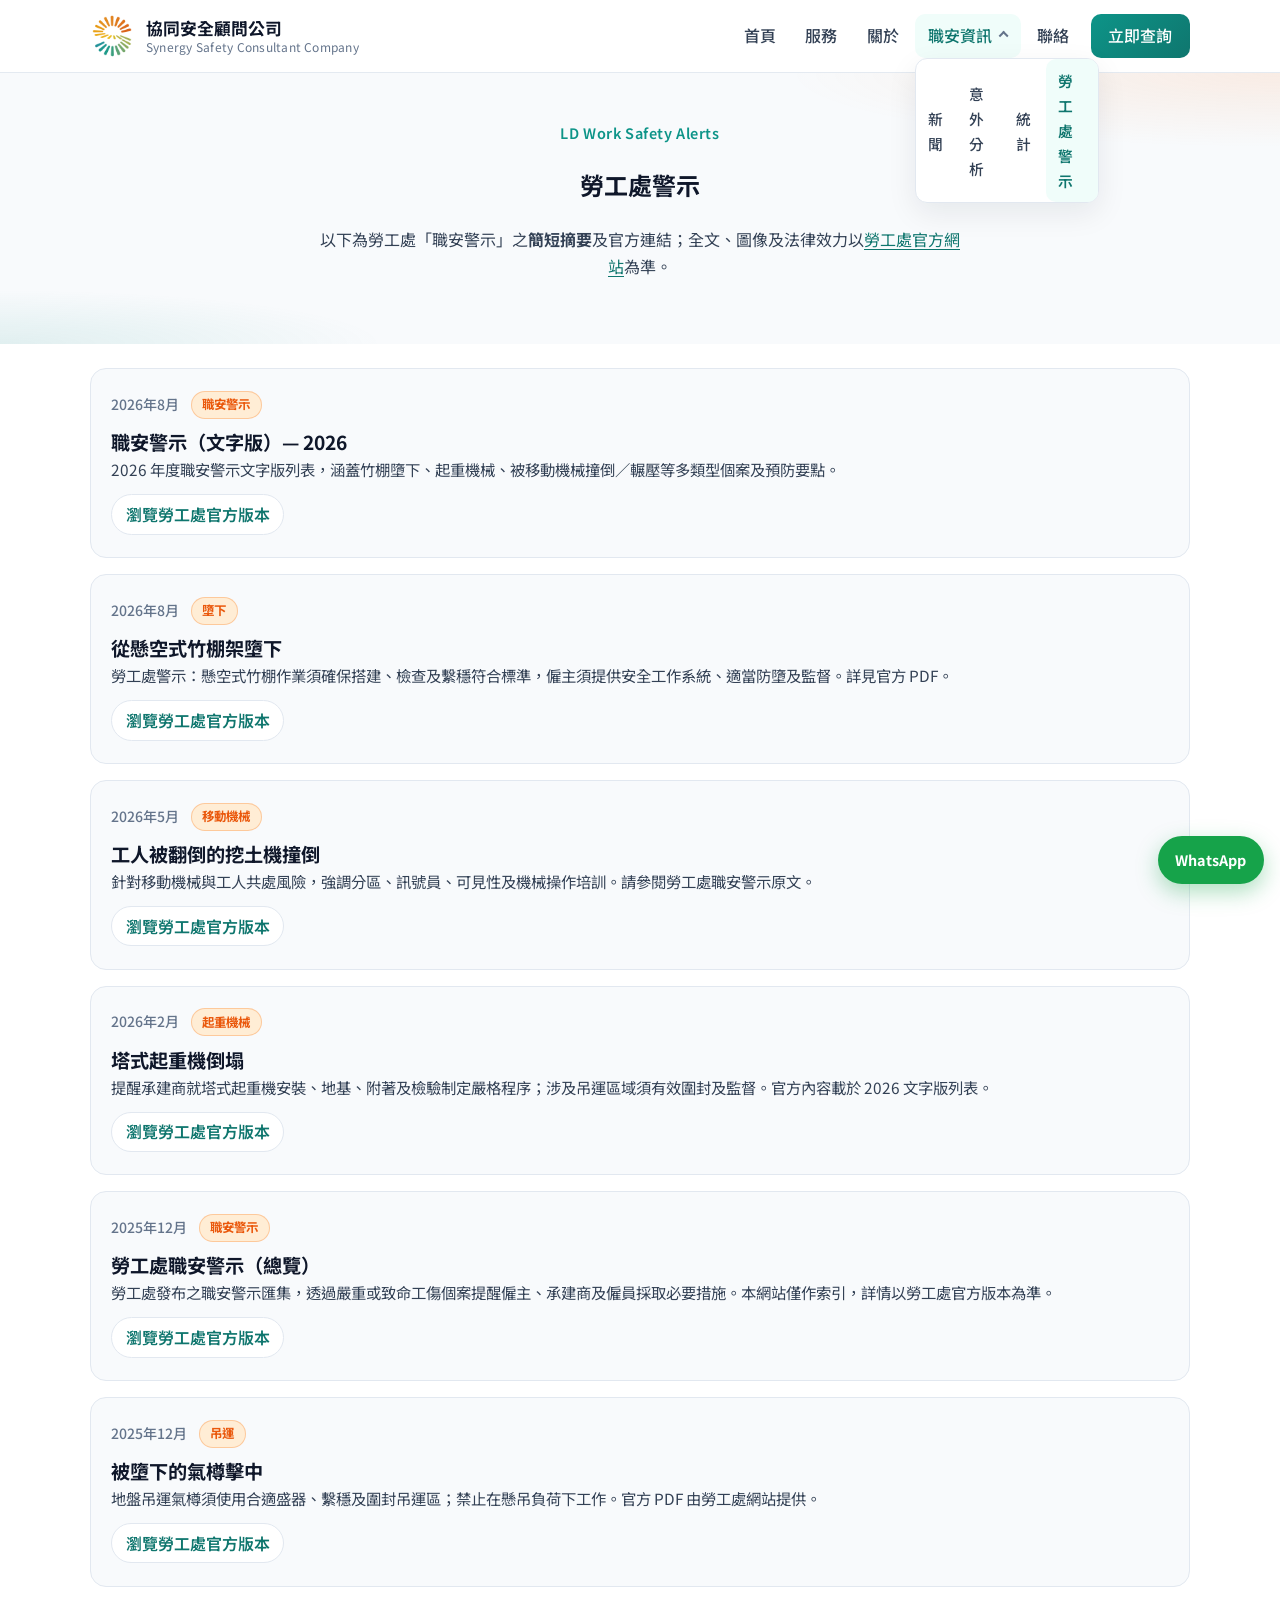
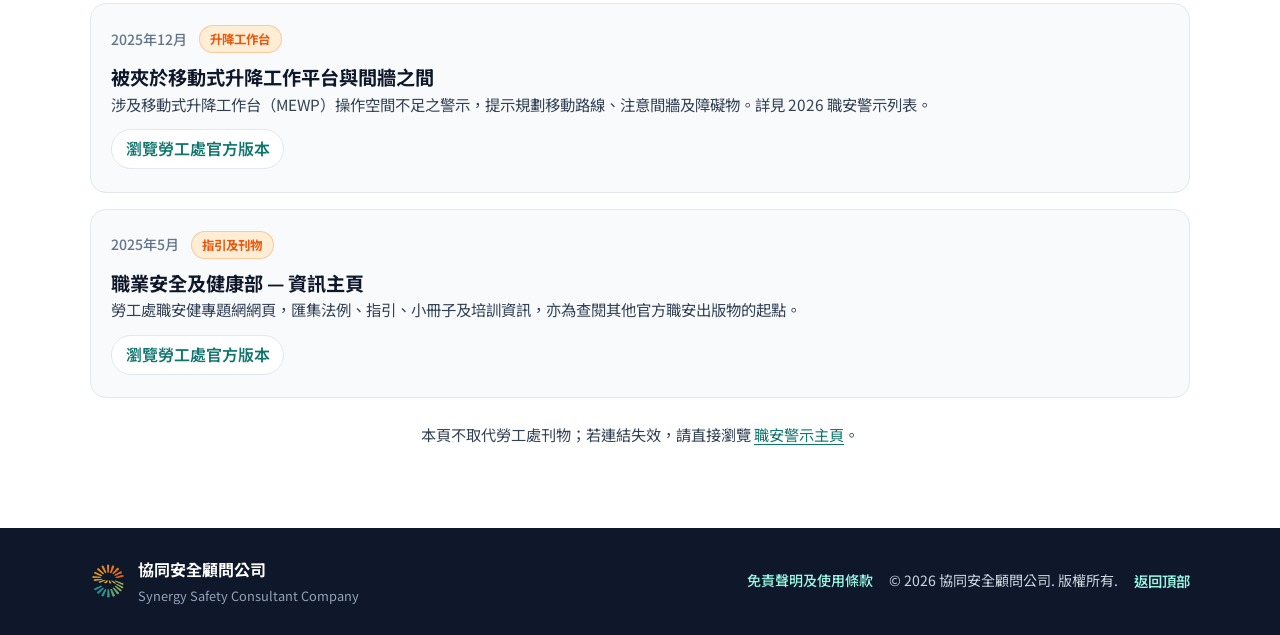
==== alerts.html @ 2b4b7965 "Phase 1: 職安資訊導航、免責聲明、分析與勞工處警示頁 重構全站導航（含職安資訊子選單與共用 site.js），新增 disclaimer、analysis、 alerts、stats 頁面及對" ====
<!DOCTYPE html>
<html lang="zh-Hant-HK">
<head>
  <meta charset="UTF-8" />
  <meta name="viewport" content="width=device-width, initial-scale=1" />
  <meta name="description" content="勞工處職安警示摘要及官方連結 — 協同安全顧問公司。" />
  <meta name="theme-color" content="#0d9488" />
  <title>勞工處警示｜協同安全顧問公司</title>
  <link rel="preconnect" href="https://fonts.googleapis.com" />
  <link rel="preconnect" href="https://fonts.gstatic.com" crossorigin />
  <link href="https://fonts.googleapis.com/css2?family=Noto+Sans+TC:wght@400;500;600;700&display=swap" rel="stylesheet" />
  <link rel="icon" type="image/png" href="assets/logo.png" />
  <link rel="stylesheet" href="styles.css" />
</head>
<body>
  <a class="skip-link" href="#main">跳至主要內容</a>

  <header class="site-header" id="top">
    <div class="container header-inner">
      <a class="brand" href="index.html" aria-label="協同安全顧問公司首頁">
        <img src="assets/logo.png" alt="" width="44" height="44" class="brand-logo" />
        <span class="brand-text">
          <span class="brand-zh">協同安全顧問公司</span>
          <span class="brand-en">Synergy Safety Consultant Company</span>
        </span>
      </a>
      <button class="nav-toggle" type="button" aria-expanded="false" aria-controls="site-nav" aria-label="開啟選單">
        <span class="nav-toggle-bar" aria-hidden="true"></span>
        <span class="nav-toggle-bar" aria-hidden="true"></span>
        <span class="nav-toggle-bar" aria-hidden="true"></span>
      </button>
      <nav class="site-nav" id="site-nav" aria-label="主要導航">
        <ul>
          <li><a href="index.html">首頁</a></li>
          <li><a href="index.html#services">服務</a></li>
          <li><a href="index.html#about">關於</a></li>
          <li class="nav-has-sub is-sub-open">
            <button type="button" class="nav-sub-toggle" aria-expanded="true" aria-controls="nav-safety-submenu">職安資訊</button>
            <ul class="nav-submenu" id="nav-safety-submenu">
              <li><a href="news.html">新聞</a></li>
              <li><a href="analysis.html">意外分析</a></li>
              <li><a href="stats.html">統計</a></li>
              <li><a href="alerts.html" aria-current="page">勞工處警示</a></li>
            </ul>
          </li>
          <li><a href="index.html#contact">聯絡</a></li>
          <li><a class="nav-cta" href="index.html#contact">立即查詢</a></li>
        </ul>
      </nav>
    </div>
  </header>

  <main id="main">
    <section class="content-hero" aria-labelledby="alerts-title">
      <div class="container">
        <header class="section-head">
          <p class="eyebrow">LD Work Safety Alerts</p>
          <h1 id="alerts-title">勞工處警示</h1>
          <p class="section-lead">以下為勞工處「職安警示」之<strong>簡短摘要</strong>及官方連結；全文、圖像及法律效力以<a id="alerts-landing" href="https://www.labour.gov.hk/tc/news/work_safety_alert.htm" target="_blank" rel="noopener noreferrer">勞工處官方網站</a>為準。</p>
        </header>
      </div>
    </section>

    <section class="content-list-section" aria-labelledby="alerts-feed-label">
      <div class="container">
        <h2 id="alerts-feed-label" class="visually-hidden">警示列表</h2>
        <div id="alerts-status" class="content-status" role="status" aria-live="polite">載入中…</div>
        <ul id="alerts-list" class="alert-list" hidden></ul>
        <div id="alerts-error" class="content-error" hidden>
          <p>無法載入警示資料，請稍後再試。</p>
        </div>
        <p class="content-note">本頁不取代勞工處刊物；若連結失效，請直接瀏覽 <a href="https://www.labour.gov.hk/tc/news/work_safety_alert.htm" target="_blank" rel="noopener noreferrer">職安警示主頁</a>。</p>
      </div>
    </section>
  </main>

  <footer class="site-footer">
    <div class="container footer-inner">
      <div class="footer-brand">
        <img src="assets/logo.png" alt="" width="36" height="36" />
        <div>
          <p class="footer-zh">協同安全顧問公司</p>
          <p class="footer-en">Synergy Safety Consultant Company</p>
        </div>
      </div>
      <p class="footer-legal"><a href="disclaimer.html">免責聲明及使用條款</a></p>
      <p class="footer-copy">© <span id="year"></span> 協同安全顧問公司. 版權所有.</p>
      <a class="footer-top" href="#top">返回頂部</a>
    </div>
  </footer>

  <a class="whatsapp-fab" href="https://wa.me/85268808830" target="_blank" rel="noopener noreferrer" aria-label="WhatsApp 聯絡我們">
    <span class="whatsapp-fab-text">WhatsApp</span>
  </a>

  <script src="assets/site.js"></script>
  <script>
    (function () {
      var statusEl = document.getElementById('alerts-status');
      var listEl = document.getElementById('alerts-list');
      var errorEl = document.getElementById('alerts-error');
      var landingEl = document.getElementById('alerts-landing');

      var dateFmt = new Intl.DateTimeFormat('zh-Hant-HK', {
        year: 'numeric',
        month: 'long',
      });

      function formatDate(iso) {
        if (!iso) return '';
        var d = new Date(iso);
        if (isNaN(d.getTime())) return '';
        return dateFmt.format(d);
      }

      function renderItem(item) {
        var li = document.createElement('li');
        li.className = 'alert-card';

        var head = document.createElement('div');
        head.className = 'alert-card-head';

        var time = document.createElement('time');
        time.className = 'content-date';
        time.dateTime = item.publishedAt || '';
        time.textContent = formatDate(item.publishedAt) || '—';

        var cat = document.createElement('span');
        cat.className = 'alert-category';
        cat.textContent = item.category || '職安警示';

        head.appendChild(time);
        head.appendChild(cat);

        var title = document.createElement('h3');
        title.className = 'alert-card-title';
        title.textContent = item.title || '（無標題）';

        var summary = document.createElement('p');
        summary.className = 'alert-summary';
        summary.textContent = item.summary || '';

        var foot = document.createElement('p');
        foot.className = 'alert-official';
        var a = document.createElement('a');
        a.href = item.officialUrl || '#';
        a.textContent = '瀏覽勞工處官方版本';
        a.target = '_blank';
        a.rel = 'noopener noreferrer';
        foot.appendChild(a);

        li.appendChild(head);
        li.appendChild(title);
        if (summary.textContent) li.appendChild(summary);
        li.appendChild(foot);

        return li;
      }

      fetch('data/alerts.json', { credentials: 'same-origin' })
        .then(function (res) {
          if (!res.ok) throw new Error('HTTP ' + res.status);
          return res.json();
        })
        .then(function (data) {
          if (landingEl && data && data.landingUrl) {
            landingEl.href = data.landingUrl;
          }
          if (statusEl) {
            statusEl.hidden = true;
            statusEl.textContent = '';
          }
          var items = (data && Array.isArray(data.items)) ? data.items.slice() : [];
          items.sort(function (a, b) {
            var ta = new Date(a && a.publishedAt).getTime() || 0;
            var tb = new Date(b && b.publishedAt).getTime() || 0;
            return tb - ta;
          });
          if (!items.length) {
            errorEl.hidden = false;
            return;
          }
          listEl.hidden = false;
          items.forEach(function (item) {
            listEl.appendChild(renderItem(item));
          });
        })
        .catch(function () {
          if (statusEl) statusEl.hidden = true;
          errorEl.hidden = false;
        });
    })();
  </script>
</body>
</html>
---- styles.css ----
/* Synergy Safety Consultant Company — landing page */

:root {
  --teal: #0d9488;
  --teal-dark: #0f766e;
  --teal-soft: #ccfbf1;
  --teal-muted: #115e59;
  --orange: #f97316;
  --orange-dark: #ea580c;
  --orange-soft: #ffedd5;
  --ink: #0f172a;
  --ink-soft: #334155;
  --muted: #64748b;
  --line: #e2e8f0;
  --bg: #ffffff;
  --bg-soft: #f8fafc;
  --bg-tint: #f0fdfa;
  --shadow: 0 10px 30px rgba(15, 23, 42, 0.08);
  --shadow-soft: 0 4px 16px rgba(13, 148, 136, 0.12);
  --radius: 16px;
  --radius-sm: 12px;
  --container: 1100px;
  --header-h: 72px;
  --font: "Noto Sans TC", "PingFang HK", "Microsoft JhengHei", sans-serif;
}

*,
*::before,
*::after {
  box-sizing: border-box;
}

html {
  scroll-behavior: smooth;
}

body {
  margin: 0;
  font-family: var(--font);
  color: var(--ink);
  background: var(--bg);
  line-height: 1.7;
  -webkit-font-smoothing: antialiased;
}

body.nav-open {
  overflow: hidden;
}

img {
  max-width: 100%;
  height: auto;
  display: block;
}

a {
  color: var(--teal-dark);
  text-decoration-thickness: 1px;
  text-underline-offset: 0.18em;
}

a:hover {
  color: var(--orange-dark);
}

:focus-visible {
  outline: 3px solid var(--orange);
  outline-offset: 3px;
}

.skip-link {
  position: absolute;
  left: 1rem;
  top: -100px;
  z-index: 1000;
  background: var(--ink);
  color: #fff;
  padding: 0.6rem 1rem;
  border-radius: 8px;
}

.skip-link:focus {
  top: 1rem;
}

.container {
  width: min(100% - 2rem, var(--container));
  margin-inline: auto;
}

/* Header */
.site-header {
  position: sticky;
  top: 0;
  z-index: 100;
  background: rgba(255, 255, 255, 0.92);
  backdrop-filter: blur(12px);
  border-bottom: 1px solid rgba(226, 232, 240, 0.9);
}

.header-inner {
  min-height: var(--header-h);
  display: flex;
  align-items: center;
  justify-content: space-between;
  gap: 1rem;
}

.brand {
  display: inline-flex;
  align-items: center;
  gap: 0.75rem;
  text-decoration: none;
  color: inherit;
  min-width: 0;
}

.brand:hover {
  color: inherit;
}

.brand-logo {
  width: 44px;
  height: 44px;
  flex-shrink: 0;
}

.brand-text {
  display: flex;
  flex-direction: column;
  min-width: 0;
  line-height: 1.25;
}

.brand-zh {
  font-weight: 700;
  font-size: 0.98rem;
  white-space: nowrap;
  overflow: hidden;
  text-overflow: ellipsis;
}

.brand-en {
  font-size: 0.75rem;
  color: var(--muted);
  letter-spacing: 0.02em;
}

.nav-toggle {
  display: inline-flex;
  flex-direction: column;
  justify-content: center;
  gap: 5px;
  width: 44px;
  height: 44px;
  border: 1px solid var(--line);
  border-radius: 10px;
  background: #fff;
  cursor: pointer;
  padding: 0;
}

.nav-toggle-bar {
  display: block;
  width: 18px;
  height: 2px;
  margin-inline: auto;
  background: var(--ink);
  border-radius: 2px;
  transition: transform 0.2s ease, opacity 0.2s ease;
}

.nav-toggle[aria-expanded="true"] .nav-toggle-bar:nth-child(1) {
  transform: translateY(7px) rotate(45deg);
}

.nav-toggle[aria-expanded="true"] .nav-toggle-bar:nth-child(2) {
  opacity: 0;
}

.nav-toggle[aria-expanded="true"] .nav-toggle-bar:nth-child(3) {
  transform: translateY(-7px) rotate(-45deg);
}

.site-nav ul {
  list-style: none;
  margin: 0;
  padding: 0;
  display: flex;
  flex-direction: column;
  gap: 0.25rem;
}

.site-nav a {
  display: block;
  padding: 0.85rem 1rem;
  text-decoration: none;
  color: var(--ink-soft);
  font-weight: 500;
  border-radius: 10px;
}

.site-nav a:hover {
  background: var(--bg-tint);
  color: var(--teal-dark);
}

.nav-cta {
  background: linear-gradient(135deg, var(--teal), var(--teal-dark));
  color: #fff !important;
  text-align: center;
  margin-top: 0.35rem;
}

.nav-cta:hover {
  background: linear-gradient(135deg, var(--orange), var(--orange-dark)) !important;
  color: #fff !important;
}

.site-nav {
  position: fixed;
  inset: var(--header-h) 0 auto 0;
  background: #fff;
  border-bottom: 1px solid var(--line);
  padding: 0.75rem 1rem 1rem;
  transform: translateY(-120%);
  opacity: 0;
  pointer-events: none;
  transition: transform 0.22s ease, opacity 0.22s ease;
  box-shadow: var(--shadow);
}

.site-nav.is-open {
  transform: translateY(0);
  opacity: 1;
  pointer-events: auto;
}

/* Hero */
.hero {
  position: relative;
  overflow: hidden;
  padding: 3rem 0 3.5rem;
  background:
    radial-gradient(ellipse 80% 60% at 90% 10%, rgba(249, 115, 22, 0.12), transparent 55%),
    radial-gradient(ellipse 70% 50% at 0% 80%, rgba(13, 148, 136, 0.12), transparent 50%),
    linear-gradient(180deg, #ffffff 0%, var(--bg-soft) 100%);
}

.hero-grid {
  display: grid;
  gap: 2.5rem;
  align-items: center;
}

.eyebrow {
  margin: 0 0 0.65rem;
  color: var(--teal);
  font-weight: 600;
  font-size: 0.9rem;
  letter-spacing: 0.04em;
}

.hero h1 {
  margin: 0 0 1rem;
  font-size: clamp(1.9rem, 5vw, 3rem);
  line-height: 1.2;
  letter-spacing: -0.02em;
}

.hero-tagline {
  margin: 0 0 1.75rem;
  font-size: 1.05rem;
  color: var(--ink-soft);
  max-width: 36rem;
}

.hero-actions {
  display: flex;
  flex-wrap: wrap;
  gap: 0.75rem;
  margin-bottom: 1.75rem;
}

.btn {
  display: inline-flex;
  align-items: center;
  justify-content: center;
  gap: 0.5rem;
  min-height: 48px;
  padding: 0.75rem 1.35rem;
  border-radius: 999px;
  font-weight: 600;
  text-decoration: none;
  border: 2px solid transparent;
  transition: transform 0.15s ease, box-shadow 0.15s ease, background 0.15s ease, color 0.15s ease;
}

.btn:hover {
  transform: translateY(-1px);
}

.btn-primary {
  background: linear-gradient(135deg, var(--orange), var(--orange-dark));
  color: #fff;
  box-shadow: 0 8px 20px rgba(249, 115, 22, 0.28);
}

.btn-primary:hover {
  color: #fff;
  box-shadow: 0 10px 24px rgba(249, 115, 22, 0.36);
}

.btn-secondary {
  background: #fff;
  color: var(--teal-dark);
  border-color: var(--teal);
}

.btn-secondary:hover {
  background: var(--teal-soft);
  color: var(--teal-muted);
}

.btn-whatsapp {
  background: #16a34a;
  color: #fff;
  width: 100%;
  box-shadow: 0 8px 18px rgba(22, 163, 74, 0.25);
}

.btn-whatsapp:hover {
  background: #15803d;
  color: #fff;
}

.hero-points {
  list-style: none;
  margin: 0;
  padding: 0;
  display: grid;
  gap: 0.55rem;
}

.hero-points li {
  position: relative;
  padding-left: 1.35rem;
  color: var(--ink-soft);
  font-size: 0.95rem;
}

.hero-points li::before {
  content: "";
  position: absolute;
  left: 0;
  top: 0.55em;
  width: 0.55rem;
  height: 0.55rem;
  border-radius: 50%;
  background: linear-gradient(135deg, var(--orange), var(--teal));
}

.hero-visual {
  display: flex;
  justify-content: center;
}

.hero-logo-wrap {
  width: min(280px, 70vw);
  aspect-ratio: 1;
  border-radius: 32px;
  background:
    radial-gradient(circle at 30% 25%, rgba(255, 255, 255, 0.95), transparent 45%),
    linear-gradient(160deg, #fff7ed, #f0fdfa 55%, #ecfeff);
  border: 1px solid rgba(226, 232, 240, 0.9);
  box-shadow: var(--shadow);
  display: grid;
  place-items: center;
  padding: 1.5rem;
}

.hero-logo {
  width: 85%;
  height: auto;
  filter: drop-shadow(0 8px 16px rgba(15, 23, 42, 0.12));
}

/* Sections */
.section-head {
  text-align: center;
  max-width: 40rem;
  margin: 0 auto 2.5rem;
}

.section-head.left {
  text-align: left;
  margin-left: 0;
  margin-right: 0;
}

.section-head h2 {
  margin: 0 0 0.75rem;
  font-size: clamp(1.6rem, 3.5vw, 2.1rem);
  letter-spacing: -0.02em;
}

.section-lead {
  margin: 0;
  color: var(--ink-soft);
}

/* Services */
.services {
  padding: 4rem 0;
  background: var(--bg);
}

.service-grid {
  list-style: none;
  margin: 0;
  padding: 0;
  display: grid;
  gap: 1rem;
  grid-template-columns: 1fr;
}

.service-card {
  background: var(--bg-soft);
  border: 1px solid var(--line);
  border-radius: var(--radius);
  padding: 1.35rem 1.25rem 1.4rem;
  transition: border-color 0.2s ease, box-shadow 0.2s ease, transform 0.2s ease;
}

.service-card:hover {
  border-color: rgba(13, 148, 136, 0.35);
  box-shadow: var(--shadow-soft);
  transform: translateY(-2px);
}

.service-icon {
  display: inline-flex;
  align-items: center;
  justify-content: center;
  min-width: 2.4rem;
  height: 2rem;
  padding: 0 0.55rem;
  margin-bottom: 0.85rem;
  border-radius: 999px;
  font-size: 0.78rem;
  font-weight: 700;
  letter-spacing: 0.04em;
  color: var(--teal-dark);
  background: var(--teal-soft);
}

.service-card:nth-child(odd) .service-icon {
  color: var(--orange-dark);
  background: var(--orange-soft);
}

.service-card h3 {
  margin: 0 0 0.25rem;
  font-size: 1.08rem;
  line-height: 1.35;
}

.service-en {
  margin: 0 0 0.7rem;
  color: var(--muted);
  font-size: 0.82rem;
}

.service-card > p:last-child {
  margin: 0;
  color: var(--ink-soft);
  font-size: 0.95rem;
}

/* About */
.about {
  padding: 4rem 0;
  background:
    linear-gradient(180deg, var(--bg-tint), #ffffff 40%, #ffffff);
  border-block: 1px solid rgba(204, 251, 241, 0.8);
}

.about-grid {
  display: grid;
  gap: 2rem;
  align-items: start;
}

.about-copy p {
  color: var(--ink-soft);
  margin: 0 0 1rem;
}

.about-facts {
  margin: 1.5rem 0 0;
  padding: 1rem 0 0;
  border-top: 1px solid var(--line);
  display: grid;
  gap: 1rem;
}

.about-facts dt {
  font-size: 0.8rem;
  color: var(--muted);
  margin: 0 0 0.15rem;
}

.about-facts dd {
  margin: 0;
  font-weight: 600;
}

.about-card {
  background: #fff;
  border: 1px solid var(--line);
  border-radius: var(--radius);
  padding: 1.75rem 1.5rem;
  box-shadow: var(--shadow);
  text-align: center;
}

.about-card-logo {
  width: 72px;
  height: 72px;
  margin: 0 auto 1rem;
}

.about-card-name {
  margin: 0;
  font-size: 1.35rem;
  font-weight: 700;
}

.about-card-en {
  margin: 0.15rem 0 0.35rem;
  color: var(--muted);
}

.about-card-role {
  margin: 0 0 1rem;
  color: var(--teal-dark);
  font-weight: 600;
  font-size: 0.95rem;
}

.about-card-note {
  margin: 0;
  color: var(--ink-soft);
  font-size: 0.92rem;
}

/* Contact */
.contact {
  padding: 4rem 0 4.5rem;
  background: var(--bg-soft);
}

.contact-grid {
  display: grid;
  gap: 1rem;
}

.contact-card {
  background: #fff;
  border: 1px solid var(--line);
  border-radius: var(--radius);
  padding: 1.35rem 1.25rem;
}

.contact-card h3 {
  margin: 0 0 0.75rem;
  font-size: 1rem;
  color: var(--teal-muted);
}

.contact-card p {
  margin: 0;
  color: var(--ink-soft);
}

.contact-link {
  color: var(--ink);
  text-decoration: none;
  font-weight: 500;
}

.contact-link:hover {
  color: var(--teal);
  text-decoration: underline;
}

.contact-list {
  list-style: none;
  margin: 0;
  padding: 0;
  display: grid;
  gap: 0.75rem;
}

.contact-list li {
  display: flex;
  flex-wrap: wrap;
  align-items: baseline;
  gap: 0.5rem 0.75rem;
}

.contact-meta {
  font-size: 0.8rem;
  color: var(--muted);
  background: var(--bg-soft);
  border-radius: 999px;
  padding: 0.15rem 0.55rem;
}

.contact-card-cta {
  background:
    linear-gradient(160deg, rgba(13, 148, 136, 0.08), rgba(249, 115, 22, 0.08)),
    #fff;
  border-color: rgba(13, 148, 136, 0.25);
}

.contact-card-cta p {
  margin-bottom: 1rem;
}

/* Footer */
.site-footer {
  background: var(--ink);
  color: #cbd5e1;
  padding: 1.75rem 0;
}

.footer-inner {
  display: grid;
  gap: 1rem;
  align-items: center;
  justify-items: start;
}

.footer-brand {
  display: flex;
  align-items: center;
  gap: 0.75rem;
}

.footer-brand img {
  width: 36px;
  height: 36px;
}

.footer-zh {
  margin: 0;
  color: #fff;
  font-weight: 700;
}

.footer-en {
  margin: 0.1rem 0 0;
  font-size: 0.8rem;
  color: #94a3b8;
}

.footer-copy {
  margin: 0;
  font-size: 0.88rem;
}

.footer-top {
  color: #99f6e4;
  text-decoration: none;
  font-weight: 600;
  font-size: 0.9rem;
}

.footer-top:hover {
  color: #fdba74;
}

/* Responsive */
@media (min-width: 640px) {
  .service-grid {
    grid-template-columns: repeat(2, 1fr);
  }

  .contact-grid {
    grid-template-columns: repeat(2, 1fr);
  }

  .about-facts {
    grid-template-columns: repeat(3, 1fr);
  }

  .footer-inner {
    grid-template-columns: 1fr auto auto;
    justify-items: stretch;
    align-items: center;
  }

  .footer-copy {
    justify-self: center;
  }

  .footer-top {
    justify-self: end;
  }
}

@media (min-width: 900px) {
  .nav-toggle {
    display: none;
  }

  .site-nav {
    position: static;
    inset: auto;
    background: transparent;
    border: 0;
    padding: 0;
    transform: none;
    opacity: 1;
    pointer-events: auto;
    box-shadow: none;
  }

  .site-nav ul {
    flex-direction: row;
    align-items: center;
    gap: 0.15rem;
  }

  .site-nav a {
    padding: 0.55rem 0.85rem;
  }

  .nav-cta {
    margin-top: 0;
    margin-left: 0.35rem;
    padding-inline: 1.1rem !important;
  }

  .hero {
    padding: 4.5rem 0 5rem;
  }

  .hero-grid {
    grid-template-columns: 1.15fr 0.85fr;
    gap: 3rem;
  }

  .service-grid {
    grid-template-columns: repeat(4, 1fr);
  }

  .about-grid {
    grid-template-columns: 1.4fr 0.8fr;
    gap: 3rem;
    align-items: center;
  }

  .contact-grid {
    grid-template-columns: repeat(4, 1fr);
  }

  .brand-zh {
    font-size: 1.05rem;
  }
}

@media (prefers-reduced-motion: reduce) {
  html {
    scroll-behavior: auto;
  }

  *,
  *::before,
  *::after {
    transition: none !important;
  }
}

.contact-grid-3 {
  grid-template-columns: 1fr;
}

@media (min-width: 640px) {
  .contact-grid-3 {
    grid-template-columns: repeat(3, 1fr);
  }
}

@media (min-width: 900px) {
  .contact-grid-3 {
    grid-template-columns: repeat(3, 1fr);
  }
}

/* News page */
.visually-hidden {
  position: absolute;
  width: 1px;
  height: 1px;
  padding: 0;
  margin: -1px;
  overflow: hidden;
  clip: rect(0, 0, 0, 0);
  white-space: nowrap;
  border: 0;
}

.site-nav a[aria-current="page"] {
  color: var(--teal-dark);
  font-weight: 600;
  background: var(--bg-tint);
}

.news-hero {
  padding: 3rem 0 1.5rem;
  background:
    radial-gradient(ellipse 70% 50% at 100% 0%, rgba(249, 115, 22, 0.1), transparent 55%),
    radial-gradient(ellipse 60% 40% at 0% 100%, rgba(13, 148, 136, 0.1), transparent 50%),
    var(--bg-soft);
}

.news-list-section {
  padding: 1.5rem 0 4.5rem;
  background: var(--bg);
}

.news-status {
  text-align: center;
  color: var(--muted);
  padding: 2rem 0;
}

.news-list {
  list-style: none;
  margin: 0;
  padding: 0;
  display: grid;
  gap: 1rem;
}

.news-card {
  background: var(--bg-soft);
  border: 1px solid var(--line);
  border-radius: var(--radius);
  padding: 1.35rem 1.25rem 1.4rem;
  transition: border-color 0.2s ease, box-shadow 0.2s ease;
}

.news-card:hover {
  border-color: rgba(13, 148, 136, 0.35);
  box-shadow: var(--shadow-soft);
}

.news-card-head {
  display: flex;
  flex-wrap: wrap;
  align-items: center;
  gap: 0.5rem 0.75rem;
  margin-bottom: 0.65rem;
}

.news-date {
  font-size: 0.88rem;
  color: var(--muted);
  font-weight: 500;
}

.news-badge {
  display: inline-flex;
  align-items: center;
  min-height: 1.75rem;
  padding: 0.15rem 0.65rem;
  border-radius: 999px;
  font-size: 0.78rem;
  font-weight: 700;
  letter-spacing: 0.02em;
}

.news-badge--fatal {
  color: #9a3412;
  background: var(--orange-soft);
  border: 1px solid rgba(249, 115, 22, 0.35);
}

.news-badge--non-fatal {
  color: var(--teal-muted);
  background: var(--teal-soft);
  border: 1px solid rgba(13, 148, 136, 0.3);
}

.news-card-title {
  margin: 0 0 0.75rem;
  font-size: clamp(1.05rem, 2.5vw, 1.2rem);
  line-height: 1.4;
  color: var(--ink);
}

.news-figure {
  margin: 0 0 0.85rem;
  border-radius: var(--radius-sm);
  overflow: hidden;
  border: 1px solid var(--line);
}

.news-figure img {
  width: 100%;
  max-height: 220px;
  object-fit: cover;
}

.news-summary {
  margin: 0 0 0.85rem;
  color: var(--ink-soft);
  font-size: 0.96rem;
}

.news-meta {
  margin: 0 0 0.85rem;
  padding: 0.75rem 0 0;
  border-top: 1px solid var(--line);
  display: grid;
  gap: 0.5rem;
}

.news-meta-row {
  display: grid;
  grid-template-columns: 4.5rem 1fr;
  gap: 0.5rem;
  align-items: baseline;
}

.news-meta dt {
  margin: 0;
  font-size: 0.8rem;
  color: var(--muted);
  font-weight: 600;
}

.news-meta dd {
  margin: 0;
  font-size: 0.92rem;
  color: var(--ink-soft);
}

.news-confidence {
  font-size: 0.82rem;
  color: var(--muted);
  font-weight: 500;
}

.news-sources-label {
  margin: 0 0 0.4rem;
  font-size: 0.8rem;
  font-weight: 600;
  color: var(--teal-muted);
}

.news-sources-list {
  list-style: none;
  margin: 0;
  padding: 0;
  display: flex;
  flex-wrap: wrap;
  gap: 0.35rem 0.65rem;
}

.news-sources-list a {
  display: inline-flex;
  align-items: center;
  min-height: 2.25rem;
  padding: 0.35rem 0.75rem;
  border-radius: 999px;
  background: #fff;
  border: 1px solid var(--line);
  text-decoration: none;
  font-size: 0.88rem;
  font-weight: 500;
  color: var(--teal-dark);
}

.news-sources-list a:hover {
  border-color: var(--orange);
  color: var(--orange-dark);
  background: #fffaf5;
}

.news-empty,
.news-error {
  text-align: center;
  max-width: 28rem;
  margin: 2rem auto 0;
  padding: 2rem 1.25rem;
  background: var(--bg-soft);
  border: 1px dashed var(--line);
  border-radius: var(--radius);
}

.news-empty-title {
  margin: 0 0 0.5rem;
  font-size: 1.1rem;
  font-weight: 700;
}

.news-empty-text {
  margin: 0 0 1.25rem;
  color: var(--ink-soft);
  font-size: 0.95rem;
}

.news-empty code {
  font-size: 0.88em;
  background: #fff;
  padding: 0.1rem 0.35rem;
  border-radius: 6px;
  border: 1px solid var(--line);
}

.news-error p {
  margin: 0;
  color: var(--ink-soft);
}

@media (min-width: 640px) {
  .news-list {
    gap: 1.15rem;
  }

  .news-meta-row {
    grid-template-columns: 5.5rem 1fr;
  }
}

/* Nav — 職安資訊 submenu */
.nav-has-sub {
  position: relative;
}

.nav-sub-toggle {
  display: flex;
  align-items: center;
  justify-content: space-between;
  width: 100%;
  gap: 0.5rem;
  padding: 0.85rem 1rem;
  border: 0;
  border-radius: 10px;
  background: transparent;
  font: inherit;
  font-weight: 500;
  color: var(--ink-soft);
  cursor: pointer;
  text-align: left;
}

.nav-sub-toggle::after {
  content: "";
  width: 0.45rem;
  height: 0.45rem;
  border-right: 2px solid var(--muted);
  border-bottom: 2px solid var(--muted);
  transform: rotate(45deg);
  transition: transform 0.2s ease;
  flex-shrink: 0;
}

.nav-has-sub.is-sub-open .nav-sub-toggle::after,
.nav-has-sub:hover .nav-sub-toggle::after {
  transform: rotate(-135deg);
}

.nav-sub-toggle:hover {
  background: var(--bg-tint);
  color: var(--teal-dark);
}

.nav-submenu {
  list-style: none;
  margin: 0;
  padding: 0 0 0 0.75rem;
  display: none;
  flex-direction: column;
  gap: 0.1rem;
}

.nav-has-sub.is-sub-open .nav-submenu {
  display: flex;
}

.nav-submenu a {
  font-size: 0.92rem;
  padding-left: 1.25rem;
}

/* Footer legal */
.footer-legal {
  margin: 0;
  font-size: 0.88rem;
}

.footer-legal a {
  color: #99f6e4;
  text-decoration: none;
  font-weight: 500;
}

.footer-legal a:hover {
  color: #fdba74;
}

.footer-legal a[aria-current="page"] {
  text-decoration: underline;
}

/* Sticky WhatsApp CTA */
.whatsapp-fab {
  position: fixed;
  right: 1rem;
  bottom: 1rem;
  z-index: 90;
  display: inline-flex;
  align-items: center;
  justify-content: center;
  min-height: 48px;
  padding: 0.65rem 1.1rem;
  border-radius: 999px;
  background: #16a34a;
  color: #fff !important;
  font-weight: 700;
  font-size: 0.9rem;
  text-decoration: none;
  box-shadow: 0 8px 22px rgba(22, 163, 74, 0.35);
  transition: transform 0.15s ease, background 0.15s ease;
}

.whatsapp-fab:hover {
  background: #15803d;
  color: #fff !important;
  transform: translateY(-2px);
}

/* Shared content pages */
.content-hero {
  padding: 3rem 0 1.5rem;
  background:
    radial-gradient(ellipse 70% 50% at 100% 0%, rgba(249, 115, 22, 0.1), transparent 55%),
    radial-gradient(ellipse 60% 40% at 0% 100%, rgba(13, 148, 136, 0.1), transparent 50%),
    var(--bg-soft);
}

.content-list-section {
  padding: 1.5rem 0 5rem;
  background: var(--bg);
}

.content-status {
  text-align: center;
  color: var(--muted);
  padding: 2rem 0;
}

.content-error,
.content-note {
  text-align: center;
  max-width: 36rem;
  margin: 1.5rem auto 0;
  color: var(--ink-soft);
  font-size: 0.95rem;
}

.content-error {
  padding: 2rem 1.25rem;
  background: var(--bg-soft);
  border: 1px dashed var(--line);
  border-radius: var(--radius);
}

.content-date {
  font-size: 0.88rem;
  color: var(--muted);
  font-weight: 500;
}

/* Analysis */
.analysis-list,
.alert-list {
  list-style: none;
  margin: 0;
  padding: 0;
  display: grid;
  gap: 1rem;
}

.analysis-card,
.alert-card {
  background: var(--bg-soft);
  border: 1px solid var(--line);
  border-radius: var(--radius);
  padding: 1.35rem 1.25rem 1.4rem;
}

.analysis-card-head,
.alert-card-head {
  display: flex;
  flex-wrap: wrap;
  align-items: center;
  gap: 0.5rem 0.75rem;
  margin-bottom: 0.65rem;
}

.analysis-card-title,
.alert-card-title {
  margin: 0;
  font-size: clamp(1.05rem, 2.5vw, 1.2rem);
  line-height: 1.4;
  flex: 1 1 100%;
}

.tag-list {
  list-style: none;
  margin: 0;
  padding: 0;
  display: flex;
  flex-wrap: wrap;
  gap: 0.35rem;
  flex: 1 1 100%;
}

.tag-pill {
  font-size: 0.78rem;
  font-weight: 600;
  padding: 0.2rem 0.55rem;
  border-radius: 999px;
  background: var(--teal-soft);
  color: var(--teal-muted);
  border: 1px solid rgba(13, 148, 136, 0.25);
}

.analysis-summary,
.alert-summary {
  margin: 0 0 0.75rem;
  color: var(--ink-soft);
  font-size: 0.96rem;
}

.analysis-news-link {
  margin: 0 0 0.75rem;
  font-size: 0.9rem;
}

.analysis-details {
  border-top: 1px solid var(--line);
  padding-top: 0.75rem;
}

.analysis-details summary {
  cursor: pointer;
  font-weight: 600;
  color: var(--teal-dark);
  list-style: none;
}

.analysis-details summary::-webkit-details-marker {
  display: none;
}

.analysis-details-body {
  padding-top: 0.85rem;
}

.analysis-details-body h4 {
  margin: 1rem 0 0.5rem;
  font-size: 0.95rem;
  color: var(--teal-muted);
}

.analysis-details-body h4:first-child {
  margin-top: 0;
}

.prose-list,
.ref-list {
  margin: 0 0 0.5rem;
  padding-left: 1.25rem;
  color: var(--ink-soft);
  font-size: 0.93rem;
}

.ref-list {
  list-style: none;
  padding-left: 0;
}

.ref-list a {
  font-weight: 500;
}

/* Alerts */
.alert-category {
  display: inline-flex;
  align-items: center;
  min-height: 1.75rem;
  padding: 0.15rem 0.65rem;
  border-radius: 999px;
  font-size: 0.78rem;
  font-weight: 700;
  color: var(--orange-dark);
  background: var(--orange-soft);
  border: 1px solid rgba(249, 115, 22, 0.3);
}

.alert-official {
  margin: 0.75rem 0 0;
}

.alert-official a {
  display: inline-flex;
  align-items: center;
  min-height: 2.35rem;
  padding: 0.35rem 0.85rem;
  border-radius: 999px;
  background: #fff;
  border: 1px solid var(--line);
  text-decoration: none;
  font-weight: 600;
}

/* Stub / legal */
.stub-section {
  padding: 0 0 5rem;
  background: var(--bg);
}

.stub-card {
  max-width: 36rem;
  margin: 0 auto;
  padding: 2rem 1.5rem;
  background: var(--bg-soft);
  border: 1px dashed var(--line);
  border-radius: var(--radius);
  text-align: center;
  color: var(--ink-soft);
}

.stub-title {
  margin: 0 0 0.75rem;
  font-size: 1.2rem;
}

.stub-links {
  list-style: none;
  margin: 1.25rem 0 0;
  padding: 0;
  display: flex;
  flex-wrap: wrap;
  justify-content: center;
  gap: 0.75rem 1rem;
}

.legal-main {
  padding: 2.5rem 0 5rem;
  background: var(--bg);
}

.legal-wrap {
  max-width: 42rem;
}

.prose h2 {
  margin: 2rem 0 0.65rem;
  font-size: 1.15rem;
  color: var(--teal-muted);
}

.prose h2:first-child {
  margin-top: 0;
}

.prose p {
  margin: 0 0 1rem;
  color: var(--ink-soft);
}

.legal-back {
  margin: 2rem 0 0;
}

@media (min-width: 900px) {
  .nav-has-sub {
    position: relative;
  }

  .nav-sub-toggle {
    width: auto;
    padding: 0.55rem 0.85rem;
  }

  .nav-has-sub:hover .nav-submenu,
  .nav-has-sub.is-sub-open .nav-submenu {
    display: flex;
  }

  .nav-has-sub:hover .nav-sub-toggle,
  .nav-has-sub.is-sub-open .nav-sub-toggle {
    background: var(--bg-tint);
    color: var(--teal-dark);
  }

  .nav-submenu {
    position: absolute;
    top: 100%;
    left: 0;
    min-width: 11.5rem;
    padding: 0.4rem;
    background: #fff;
    border: 1px solid var(--line);
    border-radius: var(--radius-sm);
    box-shadow: var(--shadow);
    z-index: 120;
  }

  .nav-submenu a {
    padding: 0.55rem 0.75rem;
    padding-left: 0.75rem;
  }

  .footer-inner {
    grid-template-columns: 1fr auto auto auto;
  }

  .footer-legal {
    justify-self: center;
  }
}
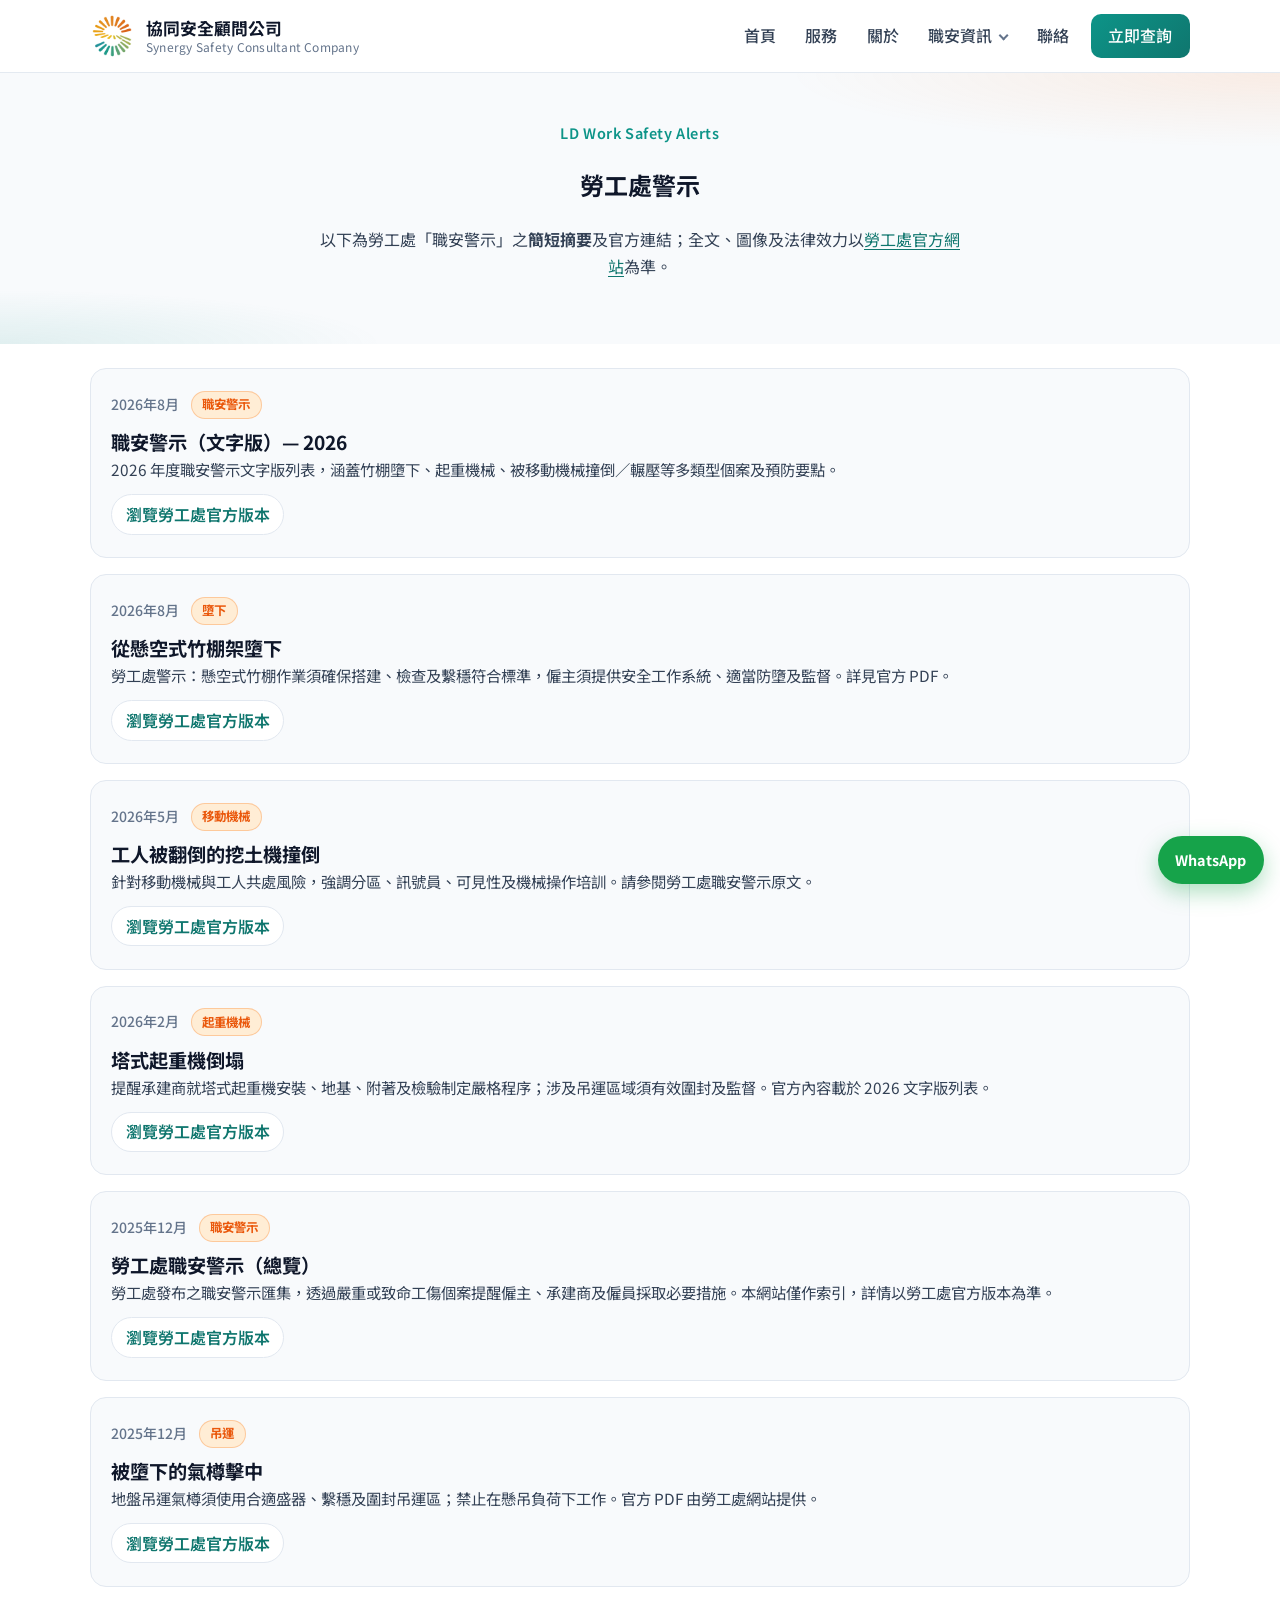
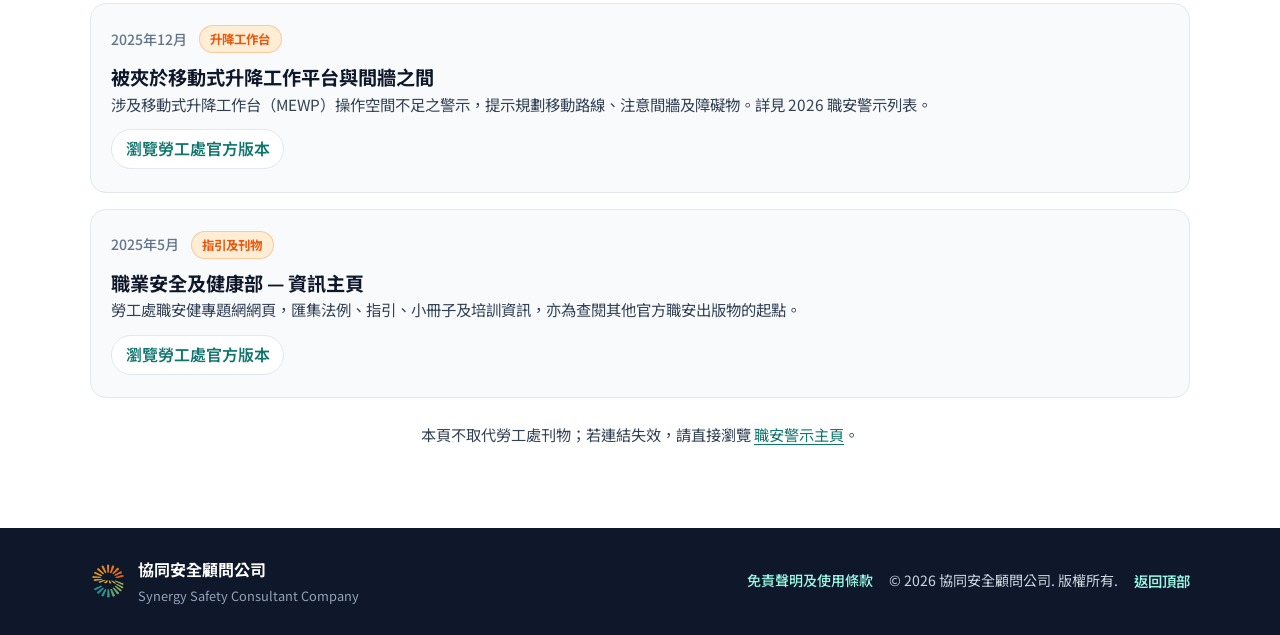
==== commit 3d0c3d21: "修正新聞預覽裁切，並讓職安資訊選單可以收合 新聞圖改為依原比例完整顯示。職安資訊在各頁預設收合，桌面點擊關閉後不會被 hover 立刻打開，手機選單也不再強制展開。  Co-authored-by: " ====
--- a/alerts.html
+++ b/alerts.html
@@ -34,8 +34,8 @@
           <li><a href="index.html">首頁</a></li>
           <li><a href="index.html#services">服務</a></li>
           <li><a href="index.html#about">關於</a></li>
-          <li class="nav-has-sub is-sub-open">
-            <button type="button" class="nav-sub-toggle" aria-expanded="true" aria-controls="nav-safety-submenu">職安資訊</button>
+          <li class="nav-has-sub">
+            <button type="button" class="nav-sub-toggle" aria-expanded="false" aria-controls="nav-safety-submenu">職安資訊</button>
             <ul class="nav-submenu" id="nav-safety-submenu">
               <li><a href="news.html">新聞</a></li>
               <li><a href="analysis.html">意外分析</a></li>
--- a/styles.css
+++ b/styles.css
@@ -911,8 +911,7 @@
 
 .news-figure img {
   width: 100%;
-  max-height: 220px;
-  object-fit: cover;
+  height: auto;
 }
 
 .news-summary {
@@ -953,6 +952,35 @@
   font-size: 0.82rem;
   color: var(--muted);
   font-weight: 500;
+}
+
+.news-analysis-link {
+  margin: 0.85rem 0 0;
+  display: flex;
+  flex-wrap: wrap;
+  align-items: center;
+  gap: 0.5rem;
+}
+
+.news-analysis-cta {
+  display: inline-flex;
+  align-items: center;
+  min-height: 2.5rem;
+  padding: 0.45rem 1rem;
+  border-radius: 999px;
+  background: var(--teal-soft);
+  border: 1px solid rgba(13, 148, 136, 0.35);
+  text-decoration: none;
+  font-size: 0.9rem;
+  font-weight: 600;
+  color: var(--teal-dark);
+  transition: background 0.15s ease, border-color 0.15s ease, color 0.15s ease;
+}
+
+.news-analysis-cta:hover {
+  background: #fff;
+  border-color: var(--teal);
+  color: var(--teal-muted);
 }
 
 .news-sources-label {
@@ -1070,8 +1098,7 @@
   flex-shrink: 0;
 }
 
-.nav-has-sub.is-sub-open .nav-sub-toggle::after,
-.nav-has-sub:hover .nav-sub-toggle::after {
+.nav-has-sub.is-sub-open .nav-sub-toggle::after {
   transform: rotate(-135deg);
 }
 
@@ -1080,16 +1107,18 @@
   color: var(--teal-dark);
 }
 
-.nav-submenu {
+/* Beat `.site-nav ul`, which would keep this list visible and in a row. */
+.site-nav .nav-submenu {
   list-style: none;
   margin: 0;
   padding: 0 0 0 0.75rem;
   display: none;
   flex-direction: column;
+  align-items: stretch;
   gap: 0.1rem;
 }
 
-.nav-has-sub.is-sub-open .nav-submenu {
+.site-nav .nav-has-sub.is-sub-open .nav-submenu {
   display: flex;
 }
 
@@ -1197,7 +1226,11 @@
   gap: 1rem;
 }
 
-.analysis-card,
+.analysis-card {
+  scroll-margin-top: 5.5rem;
+}
+
+.analysis-list .analysis-card,
 .alert-card {
   background: var(--bg-soft);
   border: 1px solid var(--line);
@@ -1252,6 +1285,10 @@
 .analysis-news-link {
   margin: 0 0 0.75rem;
   font-size: 0.9rem;
+  display: flex;
+  flex-wrap: wrap;
+  align-items: center;
+  gap: 0.65rem 0.85rem;
 }
 
 .analysis-details {
@@ -1282,6 +1319,127 @@
 
 .analysis-details-body h4:first-child {
   margin-top: 0;
+}
+
+.analysis-report-notice {
+  margin: 0 0 1rem;
+  padding: 0.85rem 1rem;
+  border-radius: var(--radius-sm);
+  background: rgba(249, 115, 22, 0.08);
+  border: 1px solid rgba(249, 115, 22, 0.28);
+  font-size: 0.9rem;
+  color: var(--ink-soft);
+  line-height: 1.55;
+}
+
+.analysis-report-section + .analysis-report-section {
+  margin-top: 1.15rem;
+  padding-top: 1rem;
+  border-top: 1px dashed var(--line);
+}
+
+.analysis-report-section h4 {
+  margin: 0 0 0.55rem;
+  font-size: 0.98rem;
+  color: var(--teal-muted);
+}
+
+.analysis-report-section h5 {
+  margin: 0.75rem 0 0.4rem;
+  font-size: 0.9rem;
+  font-weight: 600;
+  color: var(--ink);
+}
+
+.analysis-report-section p {
+  margin: 0 0 0.55rem;
+  font-size: 0.93rem;
+  color: var(--ink-soft);
+  line-height: 1.6;
+}
+
+.analysis-report-rows {
+  margin: 0;
+  display: grid;
+  gap: 0.45rem;
+}
+
+.analysis-report-row {
+  display: grid;
+  grid-template-columns: minmax(5.5rem, 7.5rem) 1fr;
+  gap: 0.5rem 0.75rem;
+  font-size: 0.9rem;
+}
+
+.analysis-report-row dt {
+  margin: 0;
+  font-weight: 600;
+  color: var(--ink);
+}
+
+.analysis-report-row dd {
+  margin: 0;
+  color: var(--ink-soft);
+}
+
+.analysis-timeline {
+  margin: 0;
+  padding-left: 1.1rem;
+  color: var(--ink-soft);
+  font-size: 0.93rem;
+}
+
+.analysis-timeline li {
+  margin-bottom: 0.55rem;
+  line-height: 1.55;
+}
+
+.analysis-timeline-note {
+  display: block;
+  margin-top: 0.2rem;
+  font-size: 0.85rem;
+  color: var(--muted);
+}
+
+.legal-ref-note {
+  display: block;
+  font-size: 0.85rem;
+  color: var(--muted);
+  font-weight: 400;
+}
+
+.legal-tiers {
+  display: grid;
+  gap: 0.85rem;
+}
+
+.legal-tier-block h5 {
+  margin: 0 0 0.45rem;
+  font-size: 0.9rem;
+  font-weight: 700;
+  color: var(--ink);
+}
+
+.legal-ref-list .legal-ref-item {
+  margin-bottom: 0.65rem;
+}
+
+.legal-ref-list .legal-ref-item > a {
+  font-weight: 600;
+}
+
+.legal-ref-detail {
+  margin: 0.2rem 0 0;
+  font-size: 0.88rem;
+  line-height: 1.55;
+  color: var(--ink-soft);
+}
+
+@media (max-width: 520px) {
+  .analysis-report-row {
+    grid-template-columns: 1fr;
+    gap: 0.15rem;
+  }
 }
 
 .prose-list,
@@ -1391,6 +1549,184 @@
   margin: 2rem 0 0;
 }
 
+/* Stats dashboard */
+.stats-disclaimer {
+  max-width: 40rem;
+  margin: 1.25rem auto 0;
+  padding: 1rem 1.15rem;
+  background: #fff;
+  border: 1px solid rgba(249, 115, 22, 0.35);
+  border-radius: var(--radius-sm);
+  box-shadow: var(--shadow-soft);
+}
+
+.stats-disclaimer-text {
+  margin: 0;
+  font-size: 0.92rem;
+  color: var(--ink-soft);
+  text-align: left;
+}
+
+.stats-section {
+  padding-top: 0.5rem;
+}
+
+.stats-meta {
+  margin: 0 0 1.25rem;
+  text-align: center;
+  font-size: 0.88rem;
+  color: var(--muted);
+}
+
+.stats-kpi-grid {
+  display: grid;
+  gap: 0.85rem;
+  grid-template-columns: repeat(2, 1fr);
+  margin-bottom: 1.75rem;
+}
+
+.stat-card {
+  background: var(--bg-soft);
+  border: 1px solid var(--line);
+  border-radius: var(--radius);
+  padding: 1.15rem 1.1rem 1.2rem;
+  position: relative;
+  overflow: hidden;
+}
+
+.stat-card::before {
+  content: "";
+  position: absolute;
+  left: 0;
+  top: 0;
+  bottom: 0;
+  width: 4px;
+  background: var(--teal);
+}
+
+.stat-card-fatal::before {
+  background: var(--orange);
+}
+
+.stat-card-nonfatal::before {
+  background: var(--teal-dark);
+}
+
+.stat-card-months::before {
+  background: linear-gradient(180deg, var(--teal), var(--orange));
+}
+
+.stat-card-label {
+  margin: 0 0 0.35rem;
+  font-size: 0.82rem;
+  font-weight: 600;
+  color: var(--muted);
+}
+
+.stat-card-value {
+  margin: 0;
+  font-size: clamp(1.75rem, 4vw, 2.35rem);
+  font-weight: 700;
+  line-height: 1.1;
+  color: var(--ink);
+}
+
+.stat-card-hint {
+  margin: 0.4rem 0 0;
+  font-size: 0.78rem;
+  color: var(--muted);
+}
+
+.stats-charts-grid {
+  display: grid;
+  gap: 1rem;
+  margin-bottom: 1.75rem;
+}
+
+.stats-chart-card {
+  margin: 0;
+  padding: 1.15rem 1.1rem 1.25rem;
+  background: #fff;
+  border: 1px solid var(--line);
+  border-radius: var(--radius);
+  box-shadow: var(--shadow-soft);
+}
+
+.stats-chart-title {
+  margin: 0 0 0.75rem;
+  font-size: 0.98rem;
+  font-weight: 700;
+  color: var(--teal-muted);
+}
+
+.stats-infer-note {
+  margin: -0.35rem 0 0.65rem;
+  font-size: 0.8rem;
+  color: var(--muted);
+}
+
+.stats-chart-wrap {
+  position: relative;
+  width: 100%;
+  height: min(280px, 50vw);
+  min-height: 220px;
+}
+
+.stats-chart-wrap-donut {
+  height: min(260px, 48vw);
+  min-height: 200px;
+  max-width: 280px;
+  margin-inline: auto;
+}
+
+.stats-chart-wrap-tall {
+  height: min(320px, 70vw);
+  min-height: 240px;
+}
+
+.stats-links {
+  display: flex;
+  flex-wrap: wrap;
+  gap: 0.75rem;
+  justify-content: center;
+}
+
+.stats-empty {
+  max-width: 32rem;
+  margin: 2rem auto 0;
+  padding: 2rem 1.5rem;
+  text-align: center;
+  background: var(--bg-soft);
+  border: 1px dashed var(--line);
+  border-radius: var(--radius);
+}
+
+.stats-empty-title {
+  margin: 0 0 0.5rem;
+  font-size: 1.15rem;
+  font-weight: 700;
+}
+
+.stats-empty-text {
+  margin: 0 0 1.25rem;
+  color: var(--ink-soft);
+  font-size: 0.94rem;
+}
+
+@media (min-width: 640px) {
+  .stats-kpi-grid {
+    grid-template-columns: repeat(4, 1fr);
+  }
+
+  .stats-charts-grid {
+    grid-template-columns: repeat(2, 1fr);
+  }
+
+  .stats-chart-card-wide {
+    grid-column: span 2;
+  }
+}
+
 @media (min-width: 900px) {
   .nav-has-sub {
     position: relative;
@@ -1399,11 +1735,6 @@
   .nav-sub-toggle {
     width: auto;
     padding: 0.55rem 0.85rem;
-  }
-
-  .nav-has-sub:hover .nav-submenu,
-  .nav-has-sub.is-sub-open .nav-submenu {
-    display: flex;
   }
 
   .nav-has-sub:hover .nav-sub-toggle,
@@ -1412,12 +1743,14 @@
     color: var(--teal-dark);
   }
 
-  .nav-submenu {
+  .site-nav .nav-submenu {
     position: absolute;
     top: 100%;
     left: 0;
     min-width: 11.5rem;
     padding: 0.4rem;
+    flex-direction: column;
+    align-items: stretch;
     background: #fff;
     border: 1px solid var(--line);
     border-radius: var(--radius-sm);
